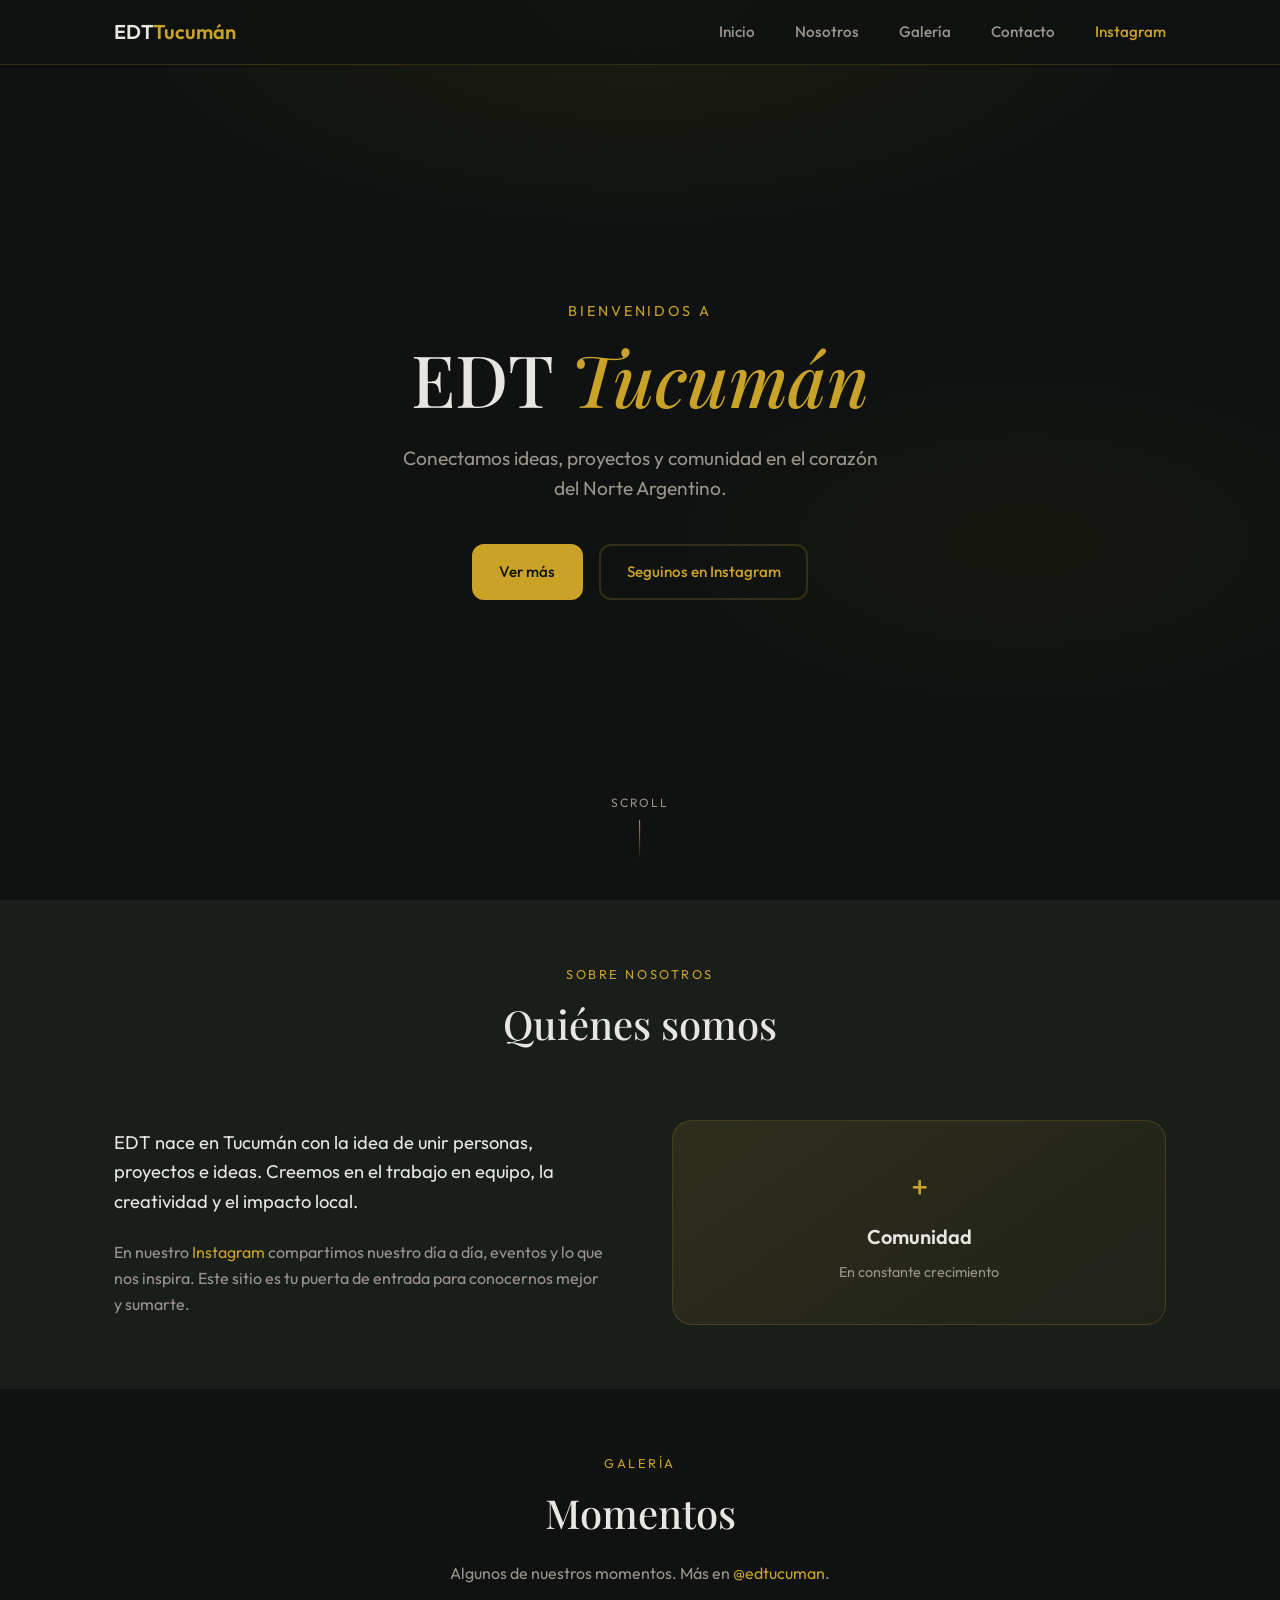
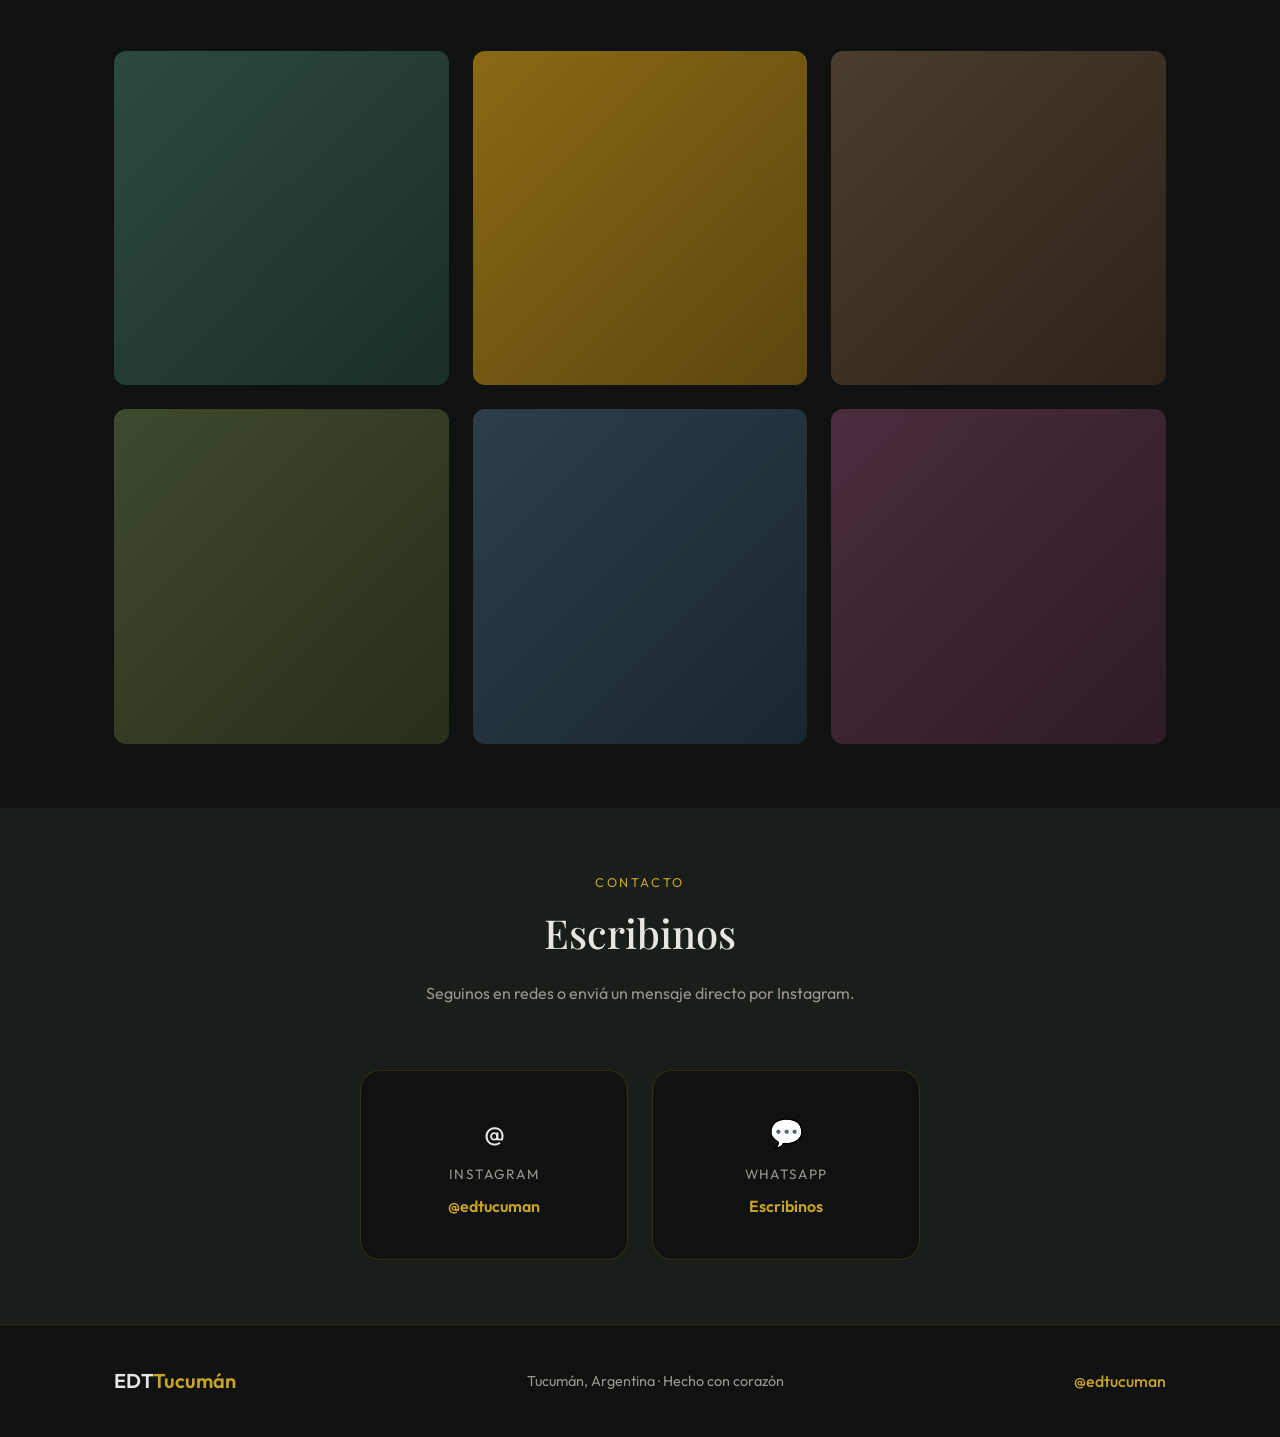
==== index.html @ bc43bc42 "Initial commit: sitio EDT Tucumán Made-with: Cursor" ====
<!DOCTYPE html>
<html lang="es">
<head>
  <meta charset="UTF-8">
  <meta name="viewport" content="width=device-width, initial-scale=1.0">
  <meta name="description" content="EDT Tucumán - Conectamos ideas y comunidad en el Norte Argentino.">
  <title>EDT Tucumán</title>
  <link rel="icon" href="favicon.svg" type="image/svg+xml">
  <!-- Open Graph / redes sociales -->
  <meta property="og:type" content="website">
  <meta property="og:title" content="EDT Tucumán">
  <meta property="og:description" content="Conectamos ideas, proyectos y comunidad en el corazón del Norte Argentino.">
  <meta property="og:url" content="https://edtucuman.netlify.app">
  <meta property="og:locale" content="es_AR">
  <meta name="twitter:card" content="summary_large_image">
  <meta name="twitter:title" content="EDT Tucumán">
  <meta name="twitter:description" content="Conectamos ideas, proyectos y comunidad en el Norte Argentino.">
  <link rel="preconnect" href="https://fonts.googleapis.com">
  <link rel="preconnect" href="https://fonts.gstatic.com" crossorigin>
  <link href="https://fonts.googleapis.com/css2?family=Outfit:wght@300;400;500;600;700&family=Playfair+Display:ital,wght@0,500;0,600;1,500&display=swap" rel="stylesheet">
  <link rel="stylesheet" href="styles.css">
</head>
<body>
  <header class="header">
    <nav class="nav">
      <a href="#" class="logo">EDT<span>Tucumán</span></a>
      <button class="nav-toggle" aria-label="Abrir menú">
        <span></span><span></span><span></span>
      </button>
      <ul class="nav-menu">
        <li><a href="#inicio">Inicio</a></li>
        <li><a href="#nosotros">Nosotros</a></li>
        <li><a href="#galeria">Galería</a></li>
        <li><a href="#contacto">Contacto</a></li>
        <li><a href="https://www.instagram.com/edtucuman/" target="_blank" rel="noopener" class="nav-instagram">Instagram</a></li>
      </ul>
    </nav>
  </header>

  <main>
    <section id="inicio" class="hero">
      <div class="hero-bg"></div>
      <div class="hero-content">
        <p class="hero-tagline">Bienvenidos a</p>
        <h1 class="hero-title">EDT <span>Tucumán</span></h1>
        <p class="hero-subtitle">Conectamos ideas, proyectos y comunidad en el corazón del Norte Argentino.</p>
        <div class="hero-cta">
          <a href="#galeria" class="btn btn-primary">Ver más</a>
          <a href="https://www.instagram.com/edtucuman/" target="_blank" rel="noopener" class="btn btn-outline">Seguinos en Instagram</a>
        </div>
      </div>
      <div class="hero-scroll">
        <span>Scroll</span>
        <div class="scroll-line"></div>
      </div>
    </section>

    <section id="nosotros" class="section about">
      <div class="container">
        <div class="section-header">
          <span class="section-label">Sobre nosotros</span>
          <h2 class="section-title">Quiénes somos</h2>
        </div>
        <div class="about-grid">
          <div class="about-text">
            <p class="about-lead">
              EDT nace en Tucumán con la idea de unir personas, proyectos e ideas. Creemos en el trabajo en equipo, la creatividad y el impacto local.
            </p>
            <p>
              En nuestro <a href="https://www.instagram.com/edtucuman/" target="_blank" rel="noopener">Instagram</a> compartimos nuestro día a día, eventos y lo que nos inspira. Este sitio es tu puerta de entrada para conocernos mejor y sumarte.
            </p>
          </div>
          <div class="about-visual">
            <div class="about-card">
              <span class="about-stat">+</span>
              <span class="about-stat-num">Comunidad</span>
              <p>En constante crecimiento</p>
            </div>
          </div>
        </div>
      </div>
    </section>

    <section id="galeria" class="section gallery">
      <div class="container">
        <div class="section-header">
          <span class="section-label">Galería</span>
          <h2 class="section-title">Momentos</h2>
          <p class="section-desc">Algunos de nuestros momentos. Más en <a href="https://www.instagram.com/edtucuman/" target="_blank" rel="noopener">@edtucuman</a>.</p>
        </div>
        <div class="gallery-grid" id="galleryGrid">
          <!-- Placeholders: reemplazá las imágenes por fotos de tu Instagram o enlaces directos -->
          <a href="https://www.instagram.com/edtucuman/" target="_blank" rel="noopener" class="gallery-item">
            <div class="gallery-img" style="background: linear-gradient(135deg, #2d4a3e 0%, #1a2f26 100%);"></div>
            <span class="gallery-caption">Ver en Instagram</span>
          </a>
          <a href="https://www.instagram.com/edtucuman/" target="_blank" rel="noopener" class="gallery-item">
            <div class="gallery-img" style="background: linear-gradient(135deg, #8b6914 0%, #5c4610 100%);"></div>
            <span class="gallery-caption">Ver en Instagram</span>
          </a>
          <a href="https://www.instagram.com/edtucuman/" target="_blank" rel="noopener" class="gallery-item">
            <div class="gallery-img" style="background: linear-gradient(135deg, #4a3d2d 0%, #2d231a 100%);"></div>
            <span class="gallery-caption">Ver en Instagram</span>
          </a>
          <a href="https://www.instagram.com/edtucuman/" target="_blank" rel="noopener" class="gallery-item">
            <div class="gallery-img" style="background: linear-gradient(135deg, #3e4a2d 0%, #262f1a 100%);"></div>
            <span class="gallery-caption">Ver en Instagram</span>
          </a>
          <a href="https://www.instagram.com/edtucuman/" target="_blank" rel="noopener" class="gallery-item">
            <div class="gallery-img" style="background: linear-gradient(135deg, #2d3e4a 0%, #1a262f 100%);"></div>
            <span class="gallery-caption">Ver en Instagram</span>
          </a>
          <a href="https://www.instagram.com/edtucuman/" target="_blank" rel="noopener" class="gallery-item">
            <div class="gallery-img" style="background: linear-gradient(135deg, #4a2d3e 0%, #2f1a26 100%);"></div>
            <span class="gallery-caption">Ver en Instagram</span>
          </a>
        </div>
      </div>
    </section>

    <section id="contacto" class="section contact">
      <div class="container">
        <div class="section-header">
          <span class="section-label">Contacto</span>
          <h2 class="section-title">Escribinos</h2>
          <p class="section-desc">Seguinos en redes o enviá un mensaje directo por Instagram.</p>
        </div>
        <div class="contact-links">
          <a href="https://www.instagram.com/edtucuman/" target="_blank" rel="noopener" class="contact-card">
            <span class="contact-icon" aria-hidden="true">@</span>
            <span class="contact-label">Instagram</span>
            <span class="contact-handle">@edtucuman</span>
          </a>
          <a href="https://wa.me/5493810000000?text=Hola%20EDT%20Tucumán" target="_blank" rel="noopener" class="contact-card">
            <span class="contact-icon" aria-hidden="true">💬</span>
            <span class="contact-label">WhatsApp</span>
            <span class="contact-handle">Escribinos</span>
          </a>
        </div>
      </div>
    </section>
  </main>

  <footer class="footer">
    <div class="container">
      <div class="footer-inner">
        <a href="#" class="logo">EDT<span>Tucumán</span></a>
        <p class="footer-credit">Tucumán, Argentina · Hecho con corazón</p>
        <a href="https://www.instagram.com/edtucuman/" target="_blank" rel="noopener" class="footer-instagram">@edtucuman</a>
      </div>
    </div>
  </footer>

  <script src="main.js"></script>
</body>
</html>
---- styles.css ----
/* ---- Variables ---- */
:root {
  --color-bg: #0f1210;
  --color-surface: #1a1e1b;
  --color-text: #e8e6e3;
  --color-text-muted: #9a958c;
  --color-accent: #c9a227;
  --color-accent-dim: #8b6914;
  --color-border: rgba(201, 162, 39, 0.2);
  --font-sans: 'Outfit', system-ui, sans-serif;
  --font-display: 'Playfair Display', Georgia, serif;
  --space-xs: 0.5rem;
  --space-sm: 1rem;
  --space-md: 1.5rem;
  --space-lg: 2.5rem;
  --space-xl: 4rem;
  --radius: 12px;
  --radius-lg: 20px;
  --transition: 0.25s ease;
}

/* ---- Reset & base ---- */
*, *::before, *::after { box-sizing: border-box; }
html { scroll-behavior: smooth; }
body {
  margin: 0;
  font-family: var(--font-sans);
  font-size: 1rem;
  line-height: 1.6;
  color: var(--color-text);
  background: var(--color-bg);
  overflow-x: hidden;
}

a { color: var(--color-accent); text-decoration: none; }
a:hover { text-decoration: underline; }

img { max-width: 100%; height: auto; display: block; }

.container {
  width: 100%;
  max-width: 1100px;
  margin: 0 auto;
  padding: 0 var(--space-md);
}

/* ---- Header ---- */
.header {
  position: fixed;
  top: 0;
  left: 0;
  right: 0;
  z-index: 100;
  padding: var(--space-sm) 0;
  background: rgba(15, 18, 16, 0.85);
  backdrop-filter: blur(12px);
  border-bottom: 1px solid var(--color-border);
  transition: var(--transition);
}
.header.is-scrolled { padding: var(--space-xs) 0; }

.nav {
  display: flex;
  align-items: center;
  justify-content: space-between;
  max-width: 1100px;
  margin: 0 auto;
  padding: 0 var(--space-md);
}

.logo {
  font-weight: 600;
  font-size: 1.25rem;
  color: var(--color-text);
  text-decoration: none;
}
.logo span { color: var(--color-accent); }
.logo:hover { text-decoration: none; }

.nav-toggle {
  display: none;
  flex-direction: column;
  gap: 5px;
  padding: 8px;
  background: none;
  border: none;
  cursor: pointer;
  color: var(--color-text);
}
.nav-toggle span {
  width: 22px;
  height: 2px;
  background: currentColor;
  border-radius: 1px;
}

.nav-menu {
  display: flex;
  align-items: center;
  gap: var(--space-lg);
  list-style: none;
  margin: 0;
  padding: 0;
}
.nav-menu a {
  color: var(--color-text-muted);
  font-weight: 500;
  font-size: 0.95rem;
  transition: color var(--transition);
}
.nav-menu a:hover { color: var(--color-accent); text-decoration: none; }
.nav-instagram {
  color: var(--color-accent) !important;
}

/* ---- Hero ---- */
.hero {
  position: relative;
  min-height: 100vh;
  display: flex;
  align-items: center;
  justify-content: center;
  padding: var(--space-xl) var(--space-md);
  text-align: center;
}

.hero-bg {
  position: absolute;
  inset: 0;
  background:
    radial-gradient(ellipse 80% 50% at 50% 0%, rgba(201, 162, 39, 0.08) 0%, transparent 50%),
    radial-gradient(ellipse 60% 40% at 80% 60%, rgba(139, 105, 20, 0.06) 0%, transparent 45%),
    var(--color-bg);
  pointer-events: none;
}

.hero-content { position: relative; z-index: 1; }

.hero-tagline {
  font-size: 0.9rem;
  text-transform: uppercase;
  letter-spacing: 0.2em;
  color: var(--color-accent);
  margin: 0 0 var(--space-sm);
}

.hero-title {
  font-family: var(--font-display);
  font-size: clamp(2.5rem, 8vw, 4.5rem);
  font-weight: 500;
  line-height: 1.1;
  margin: 0 0 var(--space-md);
  color: var(--color-text);
}
.hero-title span { color: var(--color-accent); font-style: italic; }

.hero-subtitle {
  font-size: clamp(1rem, 2.5vw, 1.2rem);
  color: var(--color-text-muted);
  max-width: 480px;
  margin: 0 auto var(--space-lg);
}

.hero-cta {
  display: flex;
  flex-wrap: wrap;
  gap: var(--space-sm);
  justify-content: center;
}

.btn {
  display: inline-block;
  padding: 0.85rem 1.6rem;
  font-family: var(--font-sans);
  font-weight: 500;
  font-size: 0.95rem;
  border-radius: var(--radius);
  transition: var(--transition);
  cursor: pointer;
  border: 2px solid transparent;
}
.btn-primary {
  background: var(--color-accent);
  color: var(--color-bg);
  border-color: var(--color-accent);
}
.btn-primary:hover { background: #d4af2e; border-color: #d4af2e; transform: translateY(-2px); }
.btn-outline {
  background: transparent;
  color: var(--color-accent);
  border-color: var(--color-border);
}
.btn-outline:hover { border-color: var(--color-accent); background: rgba(201, 162, 39, 0.1); text-decoration: none; }

.hero-scroll {
  position: absolute;
  bottom: var(--space-lg);
  left: 50%;
  transform: translateX(-50%);
  display: flex;
  flex-direction: column;
  align-items: center;
  gap: var(--space-xs);
  color: var(--color-text-muted);
  font-size: 0.75rem;
  letter-spacing: 0.15em;
  text-transform: uppercase;
}
.scroll-line {
  width: 1px;
  height: 40px;
  background: linear-gradient(to bottom, var(--color-accent), transparent);
  border-radius: 1px;
  animation: scrollPulse 2s ease-in-out infinite;
}
@keyframes scrollPulse {
  0%, 100% { opacity: 0.4; transform: scaleY(0.6); transform-origin: top; }
  50% { opacity: 1; transform: scaleY(1); transform-origin: top; }
}

/* ---- Sections ---- */
.section {
  padding: var(--space-xl) 0;
}

.section-header {
  text-align: center;
  margin-bottom: var(--space-xl);
}
.section-label {
  display: block;
  font-size: 0.8rem;
  text-transform: uppercase;
  letter-spacing: 0.2em;
  color: var(--color-accent);
  margin-bottom: var(--space-xs);
}
.section-title {
  font-family: var(--font-display);
  font-size: clamp(1.8rem, 4vw, 2.5rem);
  font-weight: 500;
  margin: 0 0 var(--space-sm);
  color: var(--color-text);
}
.section-desc {
  color: var(--color-text-muted);
  max-width: 520px;
  margin: 0 auto;
}

/* ---- About ---- */
.about { background: var(--color-surface); }

.about-grid {
  display: grid;
  grid-template-columns: 1fr 1fr;
  gap: var(--space-xl);
  align-items: center;
}

.about-lead {
  font-size: 1.15rem;
  color: var(--color-text);
  margin: 0 0 var(--space-md);
}
.about-text p:last-child { margin: 0; color: var(--color-text-muted); }

.about-card {
  background: linear-gradient(145deg, rgba(201, 162, 39, 0.12) 0%, rgba(139, 105, 20, 0.06) 100%);
  border: 1px solid var(--color-border);
  border-radius: var(--radius-lg);
  padding: var(--space-lg);
  text-align: center;
}
.about-stat { font-size: 2rem; color: var(--color-accent); }
.about-stat-num { display: block; font-weight: 600; font-size: 1.25rem; margin: var(--space-xs) 0; }
.about-card p { margin: 0; font-size: 0.9rem; color: var(--color-text-muted); }

/* ---- Gallery ---- */
.gallery-grid {
  display: grid;
  grid-template-columns: repeat(3, 1fr);
  gap: var(--space-md);
}

.gallery-item {
  position: relative;
  aspect-ratio: 1;
  border-radius: var(--radius);
  overflow: hidden;
  text-decoration: none;
  color: inherit;
  display: block;
}
.gallery-item:hover { text-decoration: none; }

.gallery-img {
  width: 100%;
  height: 100%;
  object-fit: cover;
  transition: transform 0.4s ease;
}
.gallery-item .gallery-img { display: block; }
.gallery-item:hover .gallery-img { transform: scale(1.05); }

.gallery-caption {
  position: absolute;
  inset: 0;
  display: flex;
  align-items: center;
  justify-content: center;
  background: rgba(15, 18, 16, 0.7);
  color: var(--color-accent);
  font-weight: 500;
  opacity: 0;
  transition: opacity var(--transition);
}
.gallery-item:hover .gallery-caption { opacity: 1; }

/* ---- Contact ---- */
.contact { background: var(--color-surface); }

.contact-links {
  display: flex;
  flex-wrap: wrap;
  gap: var(--space-md);
  justify-content: center;
  max-width: 560px;
  margin: 0 auto;
}

.contact-card {
  flex: 1;
  min-width: 220px;
  display: flex;
  flex-direction: column;
  align-items: center;
  gap: var(--space-xs);
  padding: var(--space-lg);
  background: var(--color-bg);
  border: 1px solid var(--color-border);
  border-radius: var(--radius-lg);
  color: var(--color-text);
  text-decoration: none;
  transition: var(--transition);
}
.contact-card:hover {
  border-color: var(--color-accent);
  background: rgba(201, 162, 39, 0.06);
  text-decoration: none;
  transform: translateY(-4px);
}
.contact-icon { font-size: 1.75rem; }
.contact-label { font-size: 0.85rem; color: var(--color-text-muted); text-transform: uppercase; letter-spacing: 0.1em; }
.contact-handle { font-weight: 600; color: var(--color-accent); }

/* ---- Footer ---- */
.footer {
  padding: var(--space-lg) 0;
  border-top: 1px solid var(--color-border);
}

.footer-inner {
  display: flex;
  flex-wrap: wrap;
  align-items: center;
  justify-content: space-between;
  gap: var(--space-md);
}
.footer-credit { color: var(--color-text-muted); font-size: 0.9rem; margin: 0; }
.footer-instagram { color: var(--color-accent); font-weight: 500; }
.footer-instagram:hover { text-decoration: none; }

/* ---- Responsive ---- */
@media (max-width: 768px) {
  .nav-toggle { display: flex; }
  .nav-menu {
    position: fixed;
    top: 0;
    right: 0;
    width: 280px;
    height: 100vh;
    background: var(--color-surface);
    flex-direction: column;
    justify-content: center;
    gap: var(--space-md);
    padding: var(--space-lg);
    border-left: 1px solid var(--color-border);
    transform: translateX(100%);
    transition: transform var(--transition);
  }
  .nav-menu.is-open { transform: translateX(0); }
  .nav-menu a { font-size: 1.1rem; }

  .about-grid { grid-template-columns: 1fr; }
  .gallery-grid { grid-template-columns: repeat(2, 1fr); }
  .footer-inner { flex-direction: column; text-align: center; }
}

@media (max-width: 480px) {
  .hero-cta { flex-direction: column; }
  .gallery-grid { grid-template-columns: 1fr; }
}
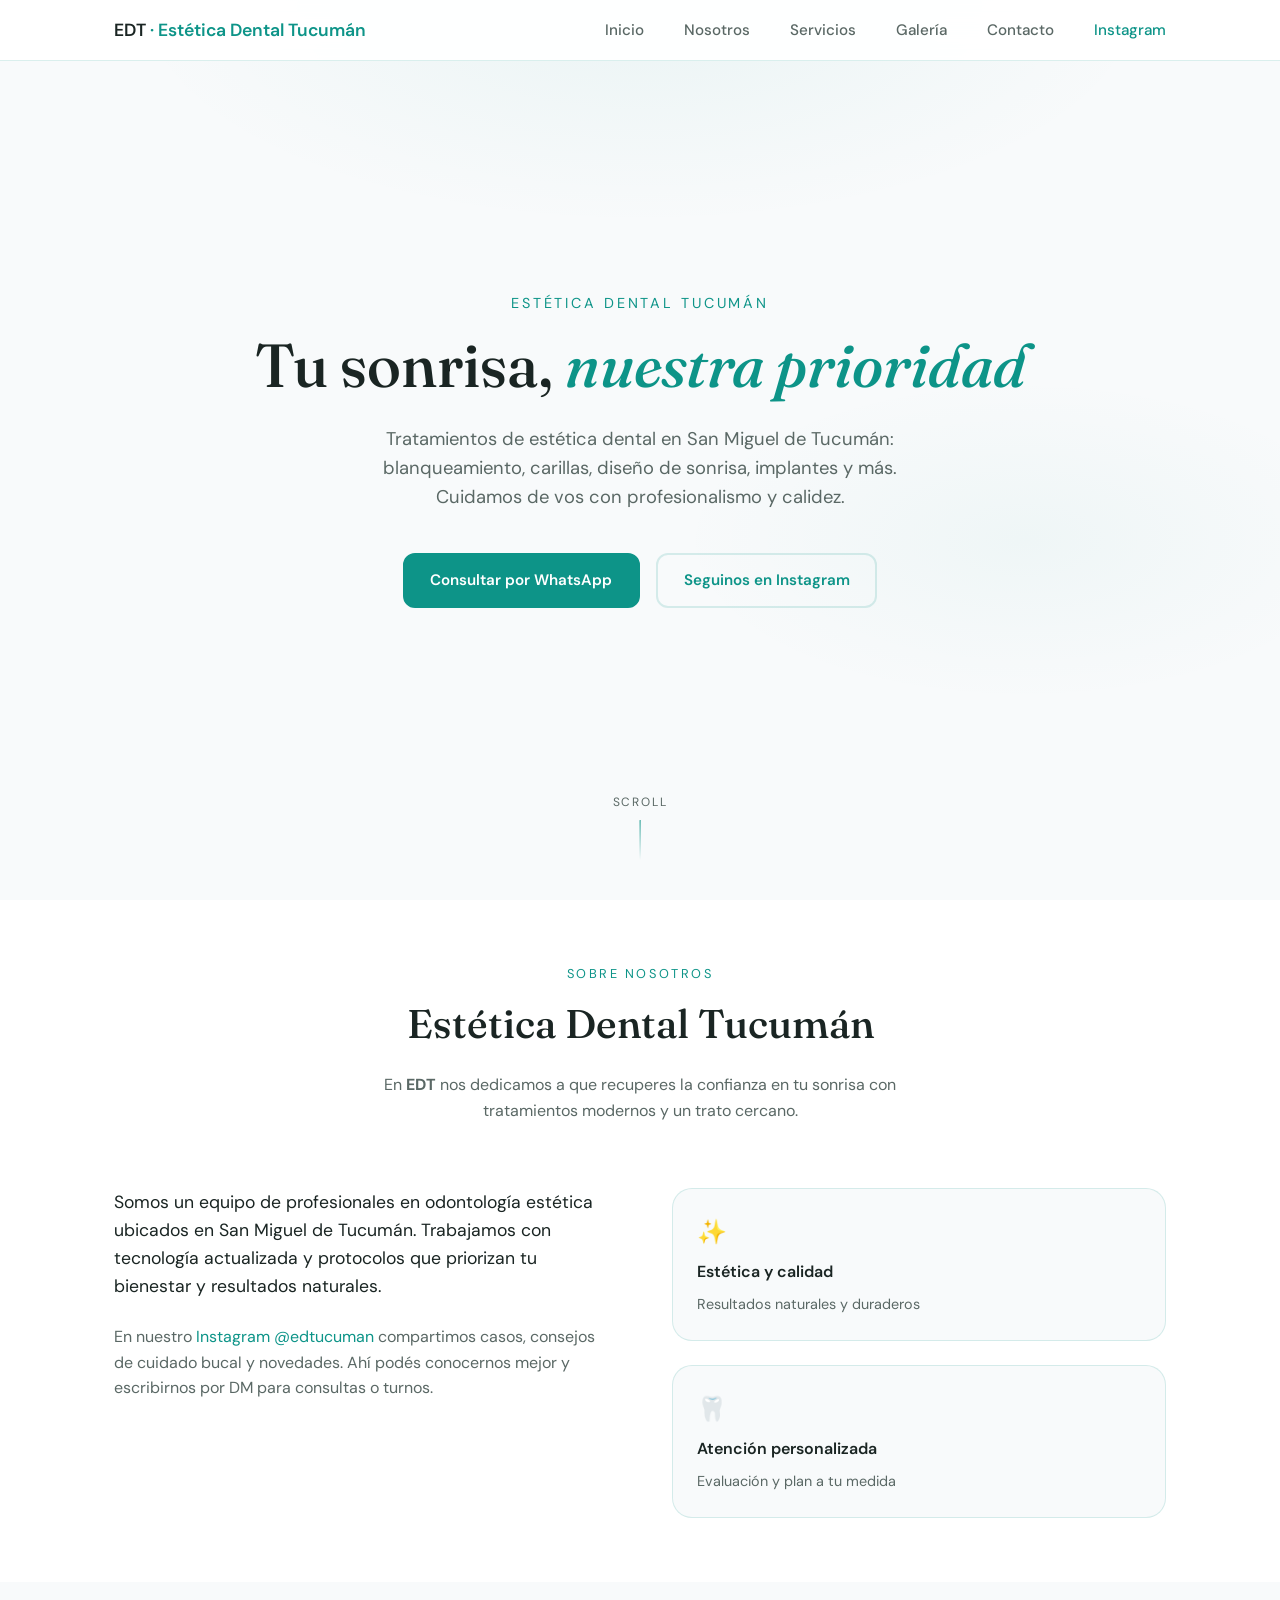
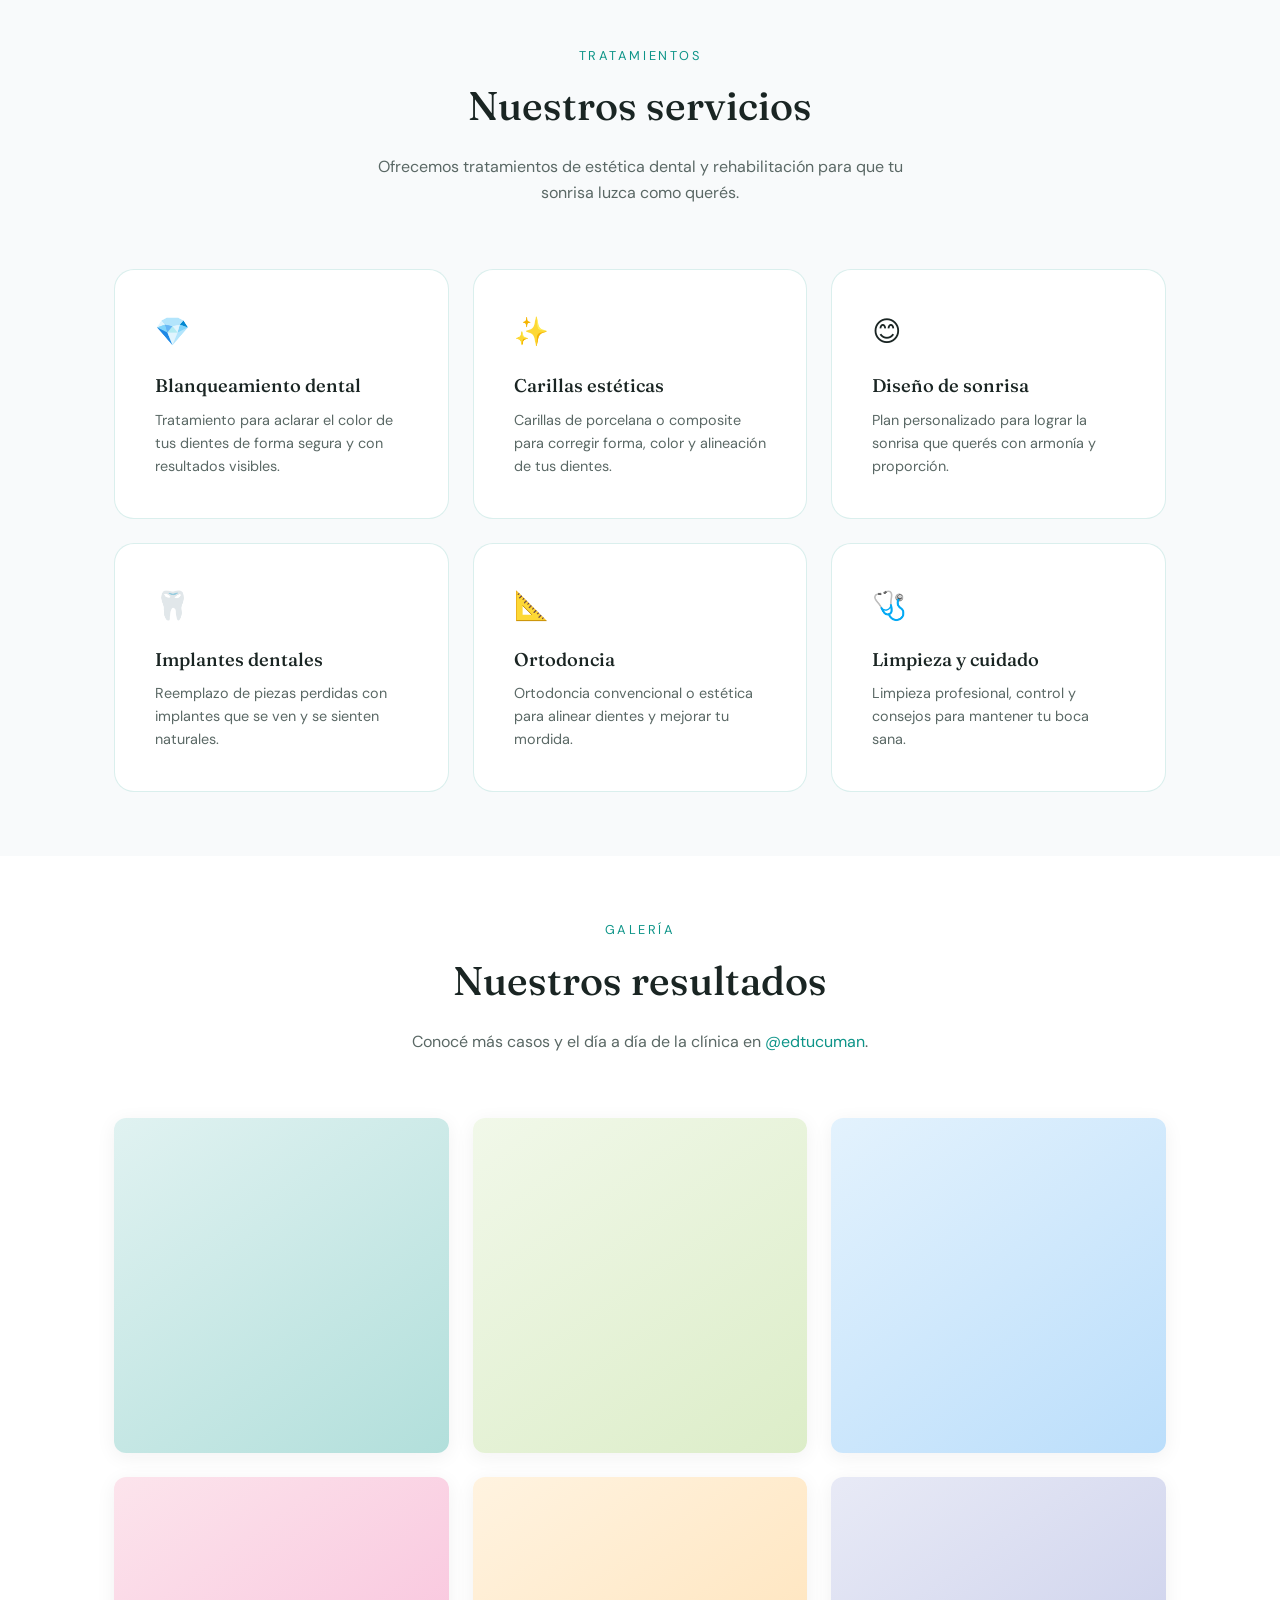
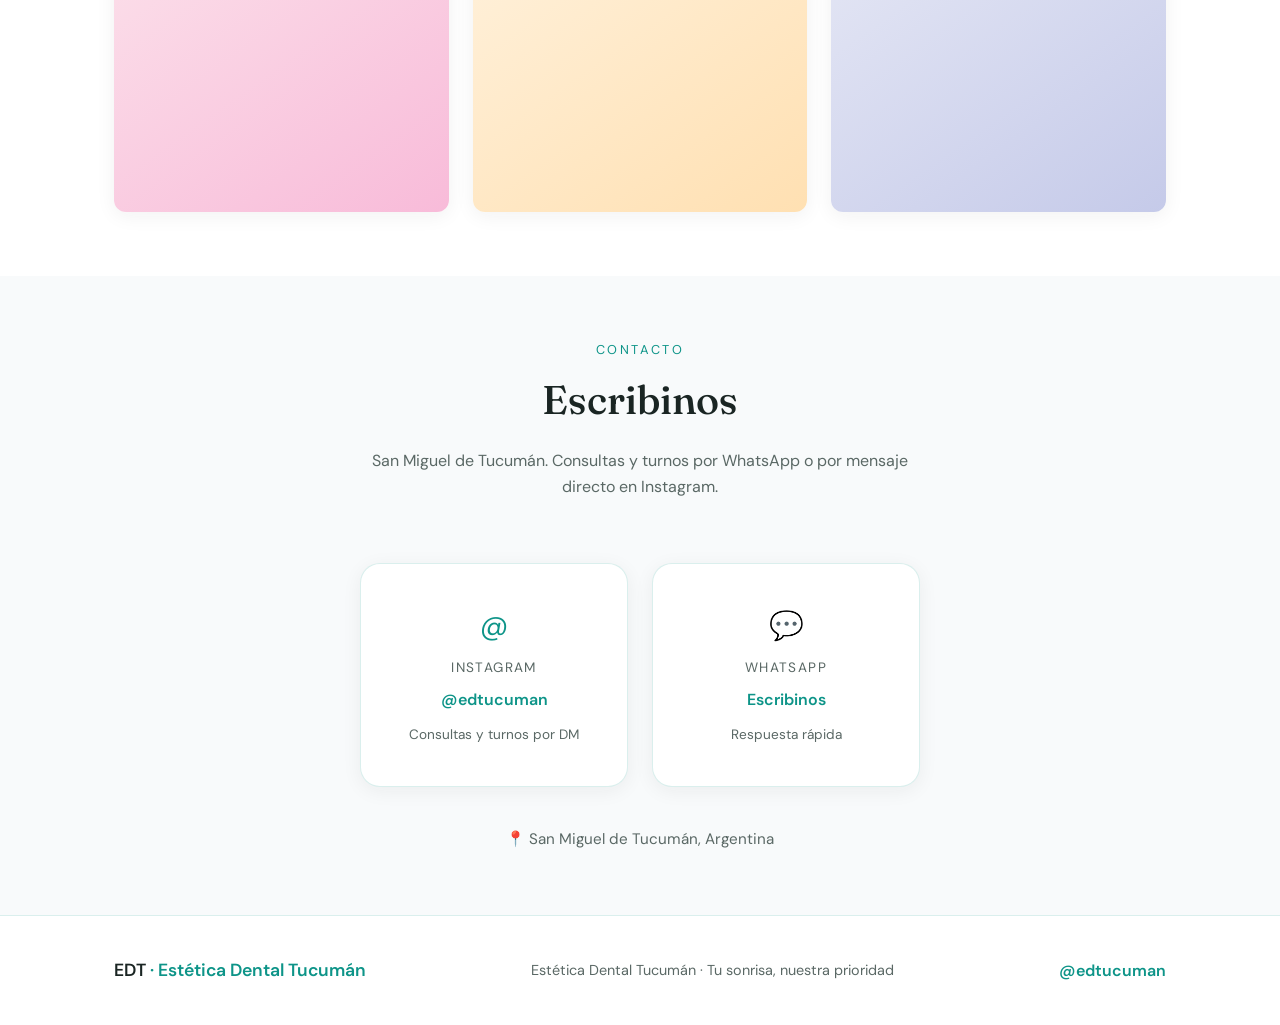
==== commit 596e7931: "Sitio Estética Dental Tucumán: contenido y estética clínica Made-with: Cursor" ====
--- a/index.html
+++ b/index.html
@@ -3,33 +3,34 @@
 <head>
   <meta charset="UTF-8">
   <meta name="viewport" content="width=device-width, initial-scale=1.0">
-  <meta name="description" content="EDT Tucumán - Conectamos ideas y comunidad en el Norte Argentino.">
-  <title>EDT Tucumán</title>
+  <meta name="description" content="Estética Dental Tucumán · Blanqueamiento, carillas, diseño de sonrisa e implantes en San Miguel de Tucumán. Consultá por WhatsApp o Instagram @edtucuman.">
+  <title>Estética Dental Tucumán | EDT · Tu sonrisa, nuestra prioridad</title>
   <link rel="icon" href="favicon.svg" type="image/svg+xml">
   <!-- Open Graph / redes sociales -->
   <meta property="og:type" content="website">
-  <meta property="og:title" content="EDT Tucumán">
-  <meta property="og:description" content="Conectamos ideas, proyectos y comunidad en el corazón del Norte Argentino.">
+  <meta property="og:title" content="Estética Dental Tucumán | EDT">
+  <meta property="og:description" content="Blanqueamiento, carillas, diseño de sonrisa e implantes en Tucumán. Tu sonrisa, nuestra prioridad.">
   <meta property="og:url" content="https://edtucuman.netlify.app">
   <meta property="og:locale" content="es_AR">
   <meta name="twitter:card" content="summary_large_image">
-  <meta name="twitter:title" content="EDT Tucumán">
-  <meta name="twitter:description" content="Conectamos ideas, proyectos y comunidad en el Norte Argentino.">
+  <meta name="twitter:title" content="Estética Dental Tucumán | EDT">
+  <meta name="twitter:description" content="Blanqueamiento, carillas, diseño de sonrisa e implantes en Tucumán.">
   <link rel="preconnect" href="https://fonts.googleapis.com">
   <link rel="preconnect" href="https://fonts.gstatic.com" crossorigin>
-  <link href="https://fonts.googleapis.com/css2?family=Outfit:wght@300;400;500;600;700&family=Playfair+Display:ital,wght@0,500;0,600;1,500&display=swap" rel="stylesheet">
+  <link href="https://fonts.googleapis.com/css2?family=DM+Sans:ital,opsz,wght@0,9..40,400;0,9..40,500;0,9..40,600;0,9..40,700&family=Fraunces:ital,opsz,wght@0,9..144,500;0,9..144,600;1,9..144,500&display=swap" rel="stylesheet">
   <link rel="stylesheet" href="styles.css">
 </head>
 <body>
   <header class="header">
     <nav class="nav">
-      <a href="#" class="logo">EDT<span>Tucumán</span></a>
+      <a href="#" class="logo">EDT<span> · Estética Dental Tucumán</span></a>
       <button class="nav-toggle" aria-label="Abrir menú">
         <span></span><span></span><span></span>
       </button>
       <ul class="nav-menu">
         <li><a href="#inicio">Inicio</a></li>
         <li><a href="#nosotros">Nosotros</a></li>
+        <li><a href="#servicios">Servicios</a></li>
         <li><a href="#galeria">Galería</a></li>
         <li><a href="#contacto">Contacto</a></li>
         <li><a href="https://www.instagram.com/edtucuman/" target="_blank" rel="noopener" class="nav-instagram">Instagram</a></li>
@@ -41,11 +42,11 @@
     <section id="inicio" class="hero">
       <div class="hero-bg"></div>
       <div class="hero-content">
-        <p class="hero-tagline">Bienvenidos a</p>
-        <h1 class="hero-title">EDT <span>Tucumán</span></h1>
-        <p class="hero-subtitle">Conectamos ideas, proyectos y comunidad en el corazón del Norte Argentino.</p>
+        <p class="hero-tagline">Estética Dental Tucumán</p>
+        <h1 class="hero-title">Tu sonrisa, <span>nuestra prioridad</span></h1>
+        <p class="hero-subtitle">Tratamientos de estética dental en San Miguel de Tucumán: blanqueamiento, carillas, diseño de sonrisa, implantes y más. Cuidamos de vos con profesionalismo y calidez.</p>
         <div class="hero-cta">
-          <a href="#galeria" class="btn btn-primary">Ver más</a>
+          <a href="https://wa.me/5493810000000?text=Hola,%20quiero%20consultar%20por%20tratamientos%20de%20estética%20dental" target="_blank" rel="noopener" class="btn btn-primary">Consultar por WhatsApp</a>
           <a href="https://www.instagram.com/edtucuman/" target="_blank" rel="noopener" class="btn btn-outline">Seguinos en Instagram</a>
         </div>
       </div>
@@ -59,59 +60,106 @@
       <div class="container">
         <div class="section-header">
           <span class="section-label">Sobre nosotros</span>
-          <h2 class="section-title">Quiénes somos</h2>
+          <h2 class="section-title">Estética Dental Tucumán</h2>
+          <p class="section-desc">En <strong>EDT</strong> nos dedicamos a que recuperes la confianza en tu sonrisa con tratamientos modernos y un trato cercano.</p>
         </div>
         <div class="about-grid">
           <div class="about-text">
             <p class="about-lead">
-              EDT nace en Tucumán con la idea de unir personas, proyectos e ideas. Creemos en el trabajo en equipo, la creatividad y el impacto local.
+              Somos un equipo de profesionales en odontología estética ubicados en San Miguel de Tucumán. Trabajamos con tecnología actualizada y protocolos que priorizan tu bienestar y resultados naturales.
             </p>
             <p>
-              En nuestro <a href="https://www.instagram.com/edtucuman/" target="_blank" rel="noopener">Instagram</a> compartimos nuestro día a día, eventos y lo que nos inspira. Este sitio es tu puerta de entrada para conocernos mejor y sumarte.
+              En nuestro <a href="https://www.instagram.com/edtucuman/" target="_blank" rel="noopener">Instagram @edtucuman</a> compartimos casos, consejos de cuidado bucal y novedades. Ahí podés conocernos mejor y escribirnos por DM para consultas o turnos.
             </p>
           </div>
-          <div class="about-visual">
+          <div class="about-features">
             <div class="about-card">
-              <span class="about-stat">+</span>
-              <span class="about-stat-num">Comunidad</span>
-              <p>En constante crecimiento</p>
+              <span class="about-card-icon" aria-hidden="true">✨</span>
+              <span class="about-card-title">Estética y calidad</span>
+              <p>Resultados naturales y duraderos</p>
+            </div>
+            <div class="about-card">
+              <span class="about-card-icon" aria-hidden="true">🦷</span>
+              <span class="about-card-title">Atención personalizada</span>
+              <p>Evaluación y plan a tu medida</p>
             </div>
           </div>
         </div>
       </div>
     </section>
 
+    <section id="servicios" class="section services">
+      <div class="container">
+        <div class="section-header">
+          <span class="section-label">Tratamientos</span>
+          <h2 class="section-title">Nuestros servicios</h2>
+          <p class="section-desc">Ofrecemos tratamientos de estética dental y rehabilitación para que tu sonrisa luzca como querés.</p>
+        </div>
+        <ul class="services-grid">
+          <li class="service-card">
+            <span class="service-icon" aria-hidden="true">💎</span>
+            <h3>Blanqueamiento dental</h3>
+            <p>Tratamiento para aclarar el color de tus dientes de forma segura y con resultados visibles.</p>
+          </li>
+          <li class="service-card">
+            <span class="service-icon" aria-hidden="true">✨</span>
+            <h3>Carillas estéticas</h3>
+            <p>Carillas de porcelana o composite para corregir forma, color y alineación de tus dientes.</p>
+          </li>
+          <li class="service-card">
+            <span class="service-icon" aria-hidden="true">😊</span>
+            <h3>Diseño de sonrisa</h3>
+            <p>Plan personalizado para lograr la sonrisa que querés con armonía y proporción.</p>
+          </li>
+          <li class="service-card">
+            <span class="service-icon" aria-hidden="true">🦷</span>
+            <h3>Implantes dentales</h3>
+            <p>Reemplazo de piezas perdidas con implantes que se ven y se sienten naturales.</p>
+          </li>
+          <li class="service-card">
+            <span class="service-icon" aria-hidden="true">📐</span>
+            <h3>Ortodoncia</h3>
+            <p>Ortodoncia convencional o estética para alinear dientes y mejorar tu mordida.</p>
+          </li>
+          <li class="service-card">
+            <span class="service-icon" aria-hidden="true">🩺</span>
+            <h3>Limpieza y cuidado</h3>
+            <p>Limpieza profesional, control y consejos para mantener tu boca sana.</p>
+          </li>
+        </ul>
+      </div>
+    </section>
+
     <section id="galeria" class="section gallery">
       <div class="container">
         <div class="section-header">
           <span class="section-label">Galería</span>
-          <h2 class="section-title">Momentos</h2>
-          <p class="section-desc">Algunos de nuestros momentos. Más en <a href="https://www.instagram.com/edtucuman/" target="_blank" rel="noopener">@edtucuman</a>.</p>
+          <h2 class="section-title">Nuestros resultados</h2>
+          <p class="section-desc">Conocé más casos y el día a día de la clínica en <a href="https://www.instagram.com/edtucuman/" target="_blank" rel="noopener">@edtucuman</a>.</p>
         </div>
         <div class="gallery-grid" id="galleryGrid">
-          <!-- Placeholders: reemplazá las imágenes por fotos de tu Instagram o enlaces directos -->
-          <a href="https://www.instagram.com/edtucuman/" target="_blank" rel="noopener" class="gallery-item">
-            <div class="gallery-img" style="background: linear-gradient(135deg, #2d4a3e 0%, #1a2f26 100%);"></div>
-            <span class="gallery-caption">Ver en Instagram</span>
-          </a>
-          <a href="https://www.instagram.com/edtucuman/" target="_blank" rel="noopener" class="gallery-item">
-            <div class="gallery-img" style="background: linear-gradient(135deg, #8b6914 0%, #5c4610 100%);"></div>
-            <span class="gallery-caption">Ver en Instagram</span>
-          </a>
-          <a href="https://www.instagram.com/edtucuman/" target="_blank" rel="noopener" class="gallery-item">
-            <div class="gallery-img" style="background: linear-gradient(135deg, #4a3d2d 0%, #2d231a 100%);"></div>
-            <span class="gallery-caption">Ver en Instagram</span>
-          </a>
-          <a href="https://www.instagram.com/edtucuman/" target="_blank" rel="noopener" class="gallery-item">
-            <div class="gallery-img" style="background: linear-gradient(135deg, #3e4a2d 0%, #262f1a 100%);"></div>
-            <span class="gallery-caption">Ver en Instagram</span>
-          </a>
-          <a href="https://www.instagram.com/edtucuman/" target="_blank" rel="noopener" class="gallery-item">
-            <div class="gallery-img" style="background: linear-gradient(135deg, #2d3e4a 0%, #1a262f 100%);"></div>
-            <span class="gallery-caption">Ver en Instagram</span>
-          </a>
-          <a href="https://www.instagram.com/edtucuman/" target="_blank" rel="noopener" class="gallery-item">
-            <div class="gallery-img" style="background: linear-gradient(135deg, #4a2d3e 0%, #2f1a26 100%);"></div>
+          <a href="https://www.instagram.com/edtucuman/" target="_blank" rel="noopener" class="gallery-item">
+            <div class="gallery-img" style="background: linear-gradient(145deg, #e0f2f1 0%, #b2dfdb 100%);"></div>
+            <span class="gallery-caption">Ver en Instagram</span>
+          </a>
+          <a href="https://www.instagram.com/edtucuman/" target="_blank" rel="noopener" class="gallery-item">
+            <div class="gallery-img" style="background: linear-gradient(145deg, #f1f8e9 0%, #dcedc8 100%);"></div>
+            <span class="gallery-caption">Ver en Instagram</span>
+          </a>
+          <a href="https://www.instagram.com/edtucuman/" target="_blank" rel="noopener" class="gallery-item">
+            <div class="gallery-img" style="background: linear-gradient(145deg, #e3f2fd 0%, #bbdefb 100%);"></div>
+            <span class="gallery-caption">Ver en Instagram</span>
+          </a>
+          <a href="https://www.instagram.com/edtucuman/" target="_blank" rel="noopener" class="gallery-item">
+            <div class="gallery-img" style="background: linear-gradient(145deg, #fce4ec 0%, #f8bbd9 100%);"></div>
+            <span class="gallery-caption">Ver en Instagram</span>
+          </a>
+          <a href="https://www.instagram.com/edtucuman/" target="_blank" rel="noopener" class="gallery-item">
+            <div class="gallery-img" style="background: linear-gradient(145deg, #fff3e0 0%, #ffe0b2 100%);"></div>
+            <span class="gallery-caption">Ver en Instagram</span>
+          </a>
+          <a href="https://www.instagram.com/edtucuman/" target="_blank" rel="noopener" class="gallery-item">
+            <div class="gallery-img" style="background: linear-gradient(145deg, #e8eaf6 0%, #c5cae9 100%);"></div>
             <span class="gallery-caption">Ver en Instagram</span>
           </a>
         </div>
@@ -123,20 +171,23 @@
         <div class="section-header">
           <span class="section-label">Contacto</span>
           <h2 class="section-title">Escribinos</h2>
-          <p class="section-desc">Seguinos en redes o enviá un mensaje directo por Instagram.</p>
+          <p class="section-desc">San Miguel de Tucumán. Consultas y turnos por WhatsApp o por mensaje directo en Instagram.</p>
         </div>
         <div class="contact-links">
           <a href="https://www.instagram.com/edtucuman/" target="_blank" rel="noopener" class="contact-card">
             <span class="contact-icon" aria-hidden="true">@</span>
             <span class="contact-label">Instagram</span>
             <span class="contact-handle">@edtucuman</span>
-          </a>
-          <a href="https://wa.me/5493810000000?text=Hola%20EDT%20Tucumán" target="_blank" rel="noopener" class="contact-card">
+            <p class="contact-note">Consultas y turnos por DM</p>
+          </a>
+          <a href="https://wa.me/5493810000000?text=Hola,%20quiero%20consultar%20por%20tratamientos%20de%20estética%20dental" target="_blank" rel="noopener" class="contact-card">
             <span class="contact-icon" aria-hidden="true">💬</span>
             <span class="contact-label">WhatsApp</span>
             <span class="contact-handle">Escribinos</span>
-          </a>
-        </div>
+            <p class="contact-note">Respuesta rápida</p>
+          </a>
+        </div>
+        <p class="contact-ubicacion">📍 San Miguel de Tucumán, Argentina</p>
       </div>
     </section>
   </main>
@@ -144,8 +195,8 @@
   <footer class="footer">
     <div class="container">
       <div class="footer-inner">
-        <a href="#" class="logo">EDT<span>Tucumán</span></a>
-        <p class="footer-credit">Tucumán, Argentina · Hecho con corazón</p>
+        <a href="#" class="logo">EDT<span> · Estética Dental Tucumán</span></a>
+        <p class="footer-credit">Estética Dental Tucumán · Tu sonrisa, nuestra prioridad</p>
         <a href="https://www.instagram.com/edtucuman/" target="_blank" rel="noopener" class="footer-instagram">@edtucuman</a>
       </div>
     </div>
--- a/styles.css
+++ b/styles.css
@@ -1,14 +1,15 @@
-/* ---- Variables ---- */
+/* ---- Variables · Estética Dental Tucumán ---- */
 :root {
-  --color-bg: #0f1210;
-  --color-surface: #1a1e1b;
-  --color-text: #e8e6e3;
-  --color-text-muted: #9a958c;
-  --color-accent: #c9a227;
-  --color-accent-dim: #8b6914;
-  --color-border: rgba(201, 162, 39, 0.2);
-  --font-sans: 'Outfit', system-ui, sans-serif;
-  --font-display: 'Playfair Display', Georgia, serif;
+  --color-bg: #f8fafb;
+  --color-surface: #ffffff;
+  --color-text: #1a2523;
+  --color-text-muted: #5a6865;
+  --color-accent: #0d9488;
+  --color-accent-hover: #0f766e;
+  --color-accent-soft: rgba(13, 148, 136, 0.08);
+  --color-border: rgba(13, 148, 136, 0.15);
+  --font-sans: 'DM Sans', system-ui, sans-serif;
+  --font-display: 'Fraunces', Georgia, serif;
   --space-xs: 0.5rem;
   --space-sm: 1rem;
   --space-md: 1.5rem;
@@ -17,6 +18,8 @@
   --radius: 12px;
   --radius-lg: 20px;
   --transition: 0.25s ease;
+  --shadow: 0 4px 20px rgba(26, 37, 35, 0.06);
+  --shadow-hover: 0 8px 30px rgba(26, 37, 35, 0.1);
 }
 
 /* ---- Reset & base ---- */
@@ -52,7 +55,7 @@
   right: 0;
   z-index: 100;
   padding: var(--space-sm) 0;
-  background: rgba(15, 18, 16, 0.85);
+  background: rgba(255, 255, 255, 0.92);
   backdrop-filter: blur(12px);
   border-bottom: 1px solid var(--color-border);
   transition: var(--transition);
@@ -70,12 +73,15 @@
 
 .logo {
   font-weight: 600;
-  font-size: 1.25rem;
+  font-size: 1.1rem;
   color: var(--color-text);
   text-decoration: none;
 }
 .logo span { color: var(--color-accent); }
 .logo:hover { text-decoration: none; }
+@media (max-width: 700px) {
+  .logo span { display: none; }
+}
 
 .nav-toggle {
   display: none;
@@ -109,9 +115,7 @@
   transition: color var(--transition);
 }
 .nav-menu a:hover { color: var(--color-accent); text-decoration: none; }
-.nav-instagram {
-  color: var(--color-accent) !important;
-}
+.nav-instagram { color: var(--color-accent) !important; }
 
 /* ---- Hero ---- */
 .hero {
@@ -128,8 +132,8 @@
   position: absolute;
   inset: 0;
   background:
-    radial-gradient(ellipse 80% 50% at 50% 0%, rgba(201, 162, 39, 0.08) 0%, transparent 50%),
-    radial-gradient(ellipse 60% 40% at 80% 60%, rgba(139, 105, 20, 0.06) 0%, transparent 45%),
+    radial-gradient(ellipse 80% 50% at 50% 0%, rgba(13, 148, 136, 0.06) 0%, transparent 50%),
+    radial-gradient(ellipse 60% 40% at 80% 60%, rgba(13, 148, 136, 0.04) 0%, transparent 45%),
     var(--color-bg);
   pointer-events: none;
 }
@@ -146,18 +150,18 @@
 
 .hero-title {
   font-family: var(--font-display);
-  font-size: clamp(2.5rem, 8vw, 4.5rem);
+  font-size: clamp(2.2rem, 7vw, 3.8rem);
   font-weight: 500;
-  line-height: 1.1;
+  line-height: 1.15;
   margin: 0 0 var(--space-md);
   color: var(--color-text);
 }
 .hero-title span { color: var(--color-accent); font-style: italic; }
 
 .hero-subtitle {
-  font-size: clamp(1rem, 2.5vw, 1.2rem);
+  font-size: clamp(1rem, 2.2vw, 1.15rem);
   color: var(--color-text-muted);
-  max-width: 480px;
+  max-width: 520px;
   margin: 0 auto var(--space-lg);
 }
 
@@ -172,7 +176,7 @@
   display: inline-block;
   padding: 0.85rem 1.6rem;
   font-family: var(--font-sans);
-  font-weight: 500;
+  font-weight: 600;
   font-size: 0.95rem;
   border-radius: var(--radius);
   transition: var(--transition);
@@ -181,16 +185,16 @@
 }
 .btn-primary {
   background: var(--color-accent);
-  color: var(--color-bg);
+  color: #fff;
   border-color: var(--color-accent);
 }
-.btn-primary:hover { background: #d4af2e; border-color: #d4af2e; transform: translateY(-2px); }
+.btn-primary:hover { background: var(--color-accent-hover); border-color: var(--color-accent-hover); transform: translateY(-2px); text-decoration: none; }
 .btn-outline {
   background: transparent;
   color: var(--color-accent);
   border-color: var(--color-border);
 }
-.btn-outline:hover { border-color: var(--color-accent); background: rgba(201, 162, 39, 0.1); text-decoration: none; }
+.btn-outline:hover { border-color: var(--color-accent); background: var(--color-accent-soft); text-decoration: none; }
 
 .hero-scroll {
   position: absolute;
@@ -244,39 +248,80 @@
 }
 .section-desc {
   color: var(--color-text-muted);
-  max-width: 520px;
+  max-width: 560px;
   margin: 0 auto;
 }
 
 /* ---- About ---- */
-.about { background: var(--color-surface); }
+.about { background: var(--color-surface); box-shadow: var(--shadow); }
 
 .about-grid {
   display: grid;
   grid-template-columns: 1fr 1fr;
   gap: var(--space-xl);
-  align-items: center;
+  align-items: start;
 }
 
 .about-lead {
-  font-size: 1.15rem;
+  font-size: 1.1rem;
   color: var(--color-text);
   margin: 0 0 var(--space-md);
 }
-.about-text p:last-child { margin: 0; color: var(--color-text-muted); }
-
+.about-text p:last-of-type { margin: 0; color: var(--color-text-muted); }
+
+.about-features {
+  display: flex;
+  flex-direction: column;
+  gap: var(--space-md);
+}
 .about-card {
-  background: linear-gradient(145deg, rgba(201, 162, 39, 0.12) 0%, rgba(139, 105, 20, 0.06) 100%);
+  background: var(--color-bg);
+  border: 1px solid var(--color-border);
+  border-radius: var(--radius-lg);
+  padding: var(--space-md);
+  transition: var(--transition);
+}
+.about-card:hover { box-shadow: var(--shadow-hover); border-color: var(--color-accent); }
+.about-card-icon { font-size: 1.5rem; display: block; margin-bottom: var(--space-xs); }
+.about-card-title { font-weight: 600; color: var(--color-text); display: block; margin-bottom: var(--space-xs); }
+.about-card p { margin: 0; font-size: 0.9rem; color: var(--color-text-muted); }
+
+/* ---- Services ---- */
+.services { background: var(--color-bg); }
+
+.services-grid {
+  display: grid;
+  grid-template-columns: repeat(3, 1fr);
+  gap: var(--space-md);
+  list-style: none;
+  margin: 0;
+  padding: 0;
+}
+
+.service-card {
+  background: var(--color-surface);
   border: 1px solid var(--color-border);
   border-radius: var(--radius-lg);
   padding: var(--space-lg);
-  text-align: center;
-}
-.about-stat { font-size: 2rem; color: var(--color-accent); }
-.about-stat-num { display: block; font-weight: 600; font-size: 1.25rem; margin: var(--space-xs) 0; }
-.about-card p { margin: 0; font-size: 0.9rem; color: var(--color-text-muted); }
+  transition: var(--transition);
+}
+.service-card:hover {
+  border-color: var(--color-accent);
+  box-shadow: var(--shadow-hover);
+}
+.service-icon { font-size: 1.75rem; display: block; margin-bottom: var(--space-sm); }
+.service-card h3 {
+  font-family: var(--font-display);
+  font-size: 1.15rem;
+  font-weight: 500;
+  margin: 0 0 var(--space-xs);
+  color: var(--color-text);
+}
+.service-card p { margin: 0; font-size: 0.9rem; color: var(--color-text-muted); }
 
 /* ---- Gallery ---- */
+.gallery { background: var(--color-surface); }
+
 .gallery-grid {
   display: grid;
   grid-template-columns: repeat(3, 1fr);
@@ -291,6 +336,7 @@
   text-decoration: none;
   color: inherit;
   display: block;
+  box-shadow: var(--shadow);
 }
 .gallery-item:hover { text-decoration: none; }
 
@@ -309,8 +355,8 @@
   display: flex;
   align-items: center;
   justify-content: center;
-  background: rgba(15, 18, 16, 0.7);
-  color: var(--color-accent);
+  background: rgba(26, 37, 35, 0.75);
+  color: #fff;
   font-weight: 500;
   opacity: 0;
   transition: opacity var(--transition);
@@ -318,7 +364,7 @@
 .gallery-item:hover .gallery-caption { opacity: 1; }
 
 /* ---- Contact ---- */
-.contact { background: var(--color-surface); }
+.contact { background: var(--color-bg); }
 
 .contact-links {
   display: flex;
@@ -337,27 +383,37 @@
   align-items: center;
   gap: var(--space-xs);
   padding: var(--space-lg);
-  background: var(--color-bg);
+  background: var(--color-surface);
   border: 1px solid var(--color-border);
   border-radius: var(--radius-lg);
   color: var(--color-text);
   text-decoration: none;
   transition: var(--transition);
+  box-shadow: var(--shadow);
 }
 .contact-card:hover {
   border-color: var(--color-accent);
-  background: rgba(201, 162, 39, 0.06);
+  background: var(--color-accent-soft);
   text-decoration: none;
   transform: translateY(-4px);
-}
-.contact-icon { font-size: 1.75rem; }
+  box-shadow: var(--shadow-hover);
+}
+.contact-icon { font-size: 1.75rem; color: var(--color-accent); }
 .contact-label { font-size: 0.85rem; color: var(--color-text-muted); text-transform: uppercase; letter-spacing: 0.1em; }
 .contact-handle { font-weight: 600; color: var(--color-accent); }
+.contact-note { margin: 0.25rem 0 0; font-size: 0.85rem; color: var(--color-text-muted); }
+.contact-ubicacion {
+  text-align: center;
+  margin: var(--space-lg) 0 0;
+  color: var(--color-text-muted);
+  font-size: 0.95rem;
+}
 
 /* ---- Footer ---- */
 .footer {
   padding: var(--space-lg) 0;
   border-top: 1px solid var(--color-border);
+  background: var(--color-surface);
 }
 
 .footer-inner {
@@ -368,7 +424,7 @@
   gap: var(--space-md);
 }
 .footer-credit { color: var(--color-text-muted); font-size: 0.9rem; margin: 0; }
-.footer-instagram { color: var(--color-accent); font-weight: 500; }
+.footer-instagram { color: var(--color-accent); font-weight: 600; }
 .footer-instagram:hover { text-decoration: none; }
 
 /* ---- Responsive ---- */
@@ -388,11 +444,13 @@
     border-left: 1px solid var(--color-border);
     transform: translateX(100%);
     transition: transform var(--transition);
+    box-shadow: -4px 0 20px rgba(0,0,0,0.08);
   }
   .nav-menu.is-open { transform: translateX(0); }
   .nav-menu a { font-size: 1.1rem; }
 
   .about-grid { grid-template-columns: 1fr; }
+  .services-grid { grid-template-columns: 1fr; }
   .gallery-grid { grid-template-columns: repeat(2, 1fr); }
   .footer-inner { flex-direction: column; text-align: center; }
 }
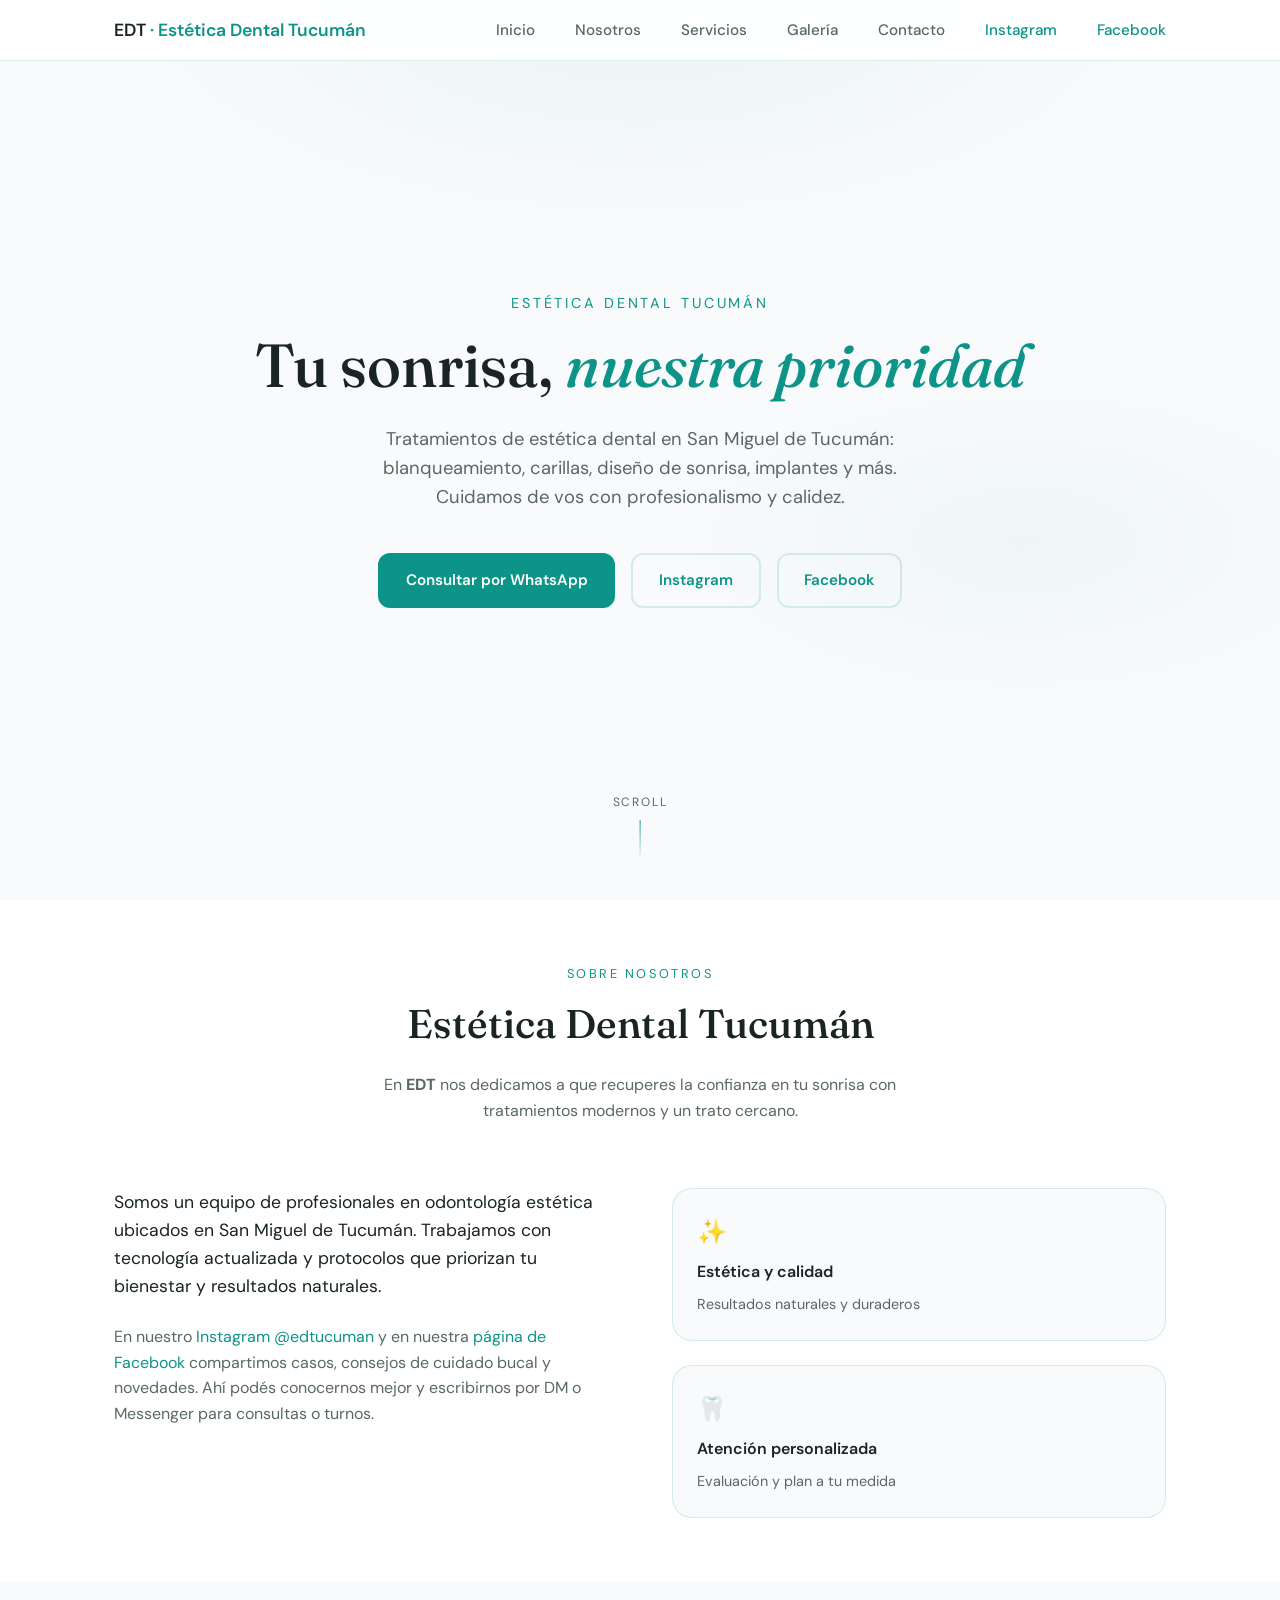
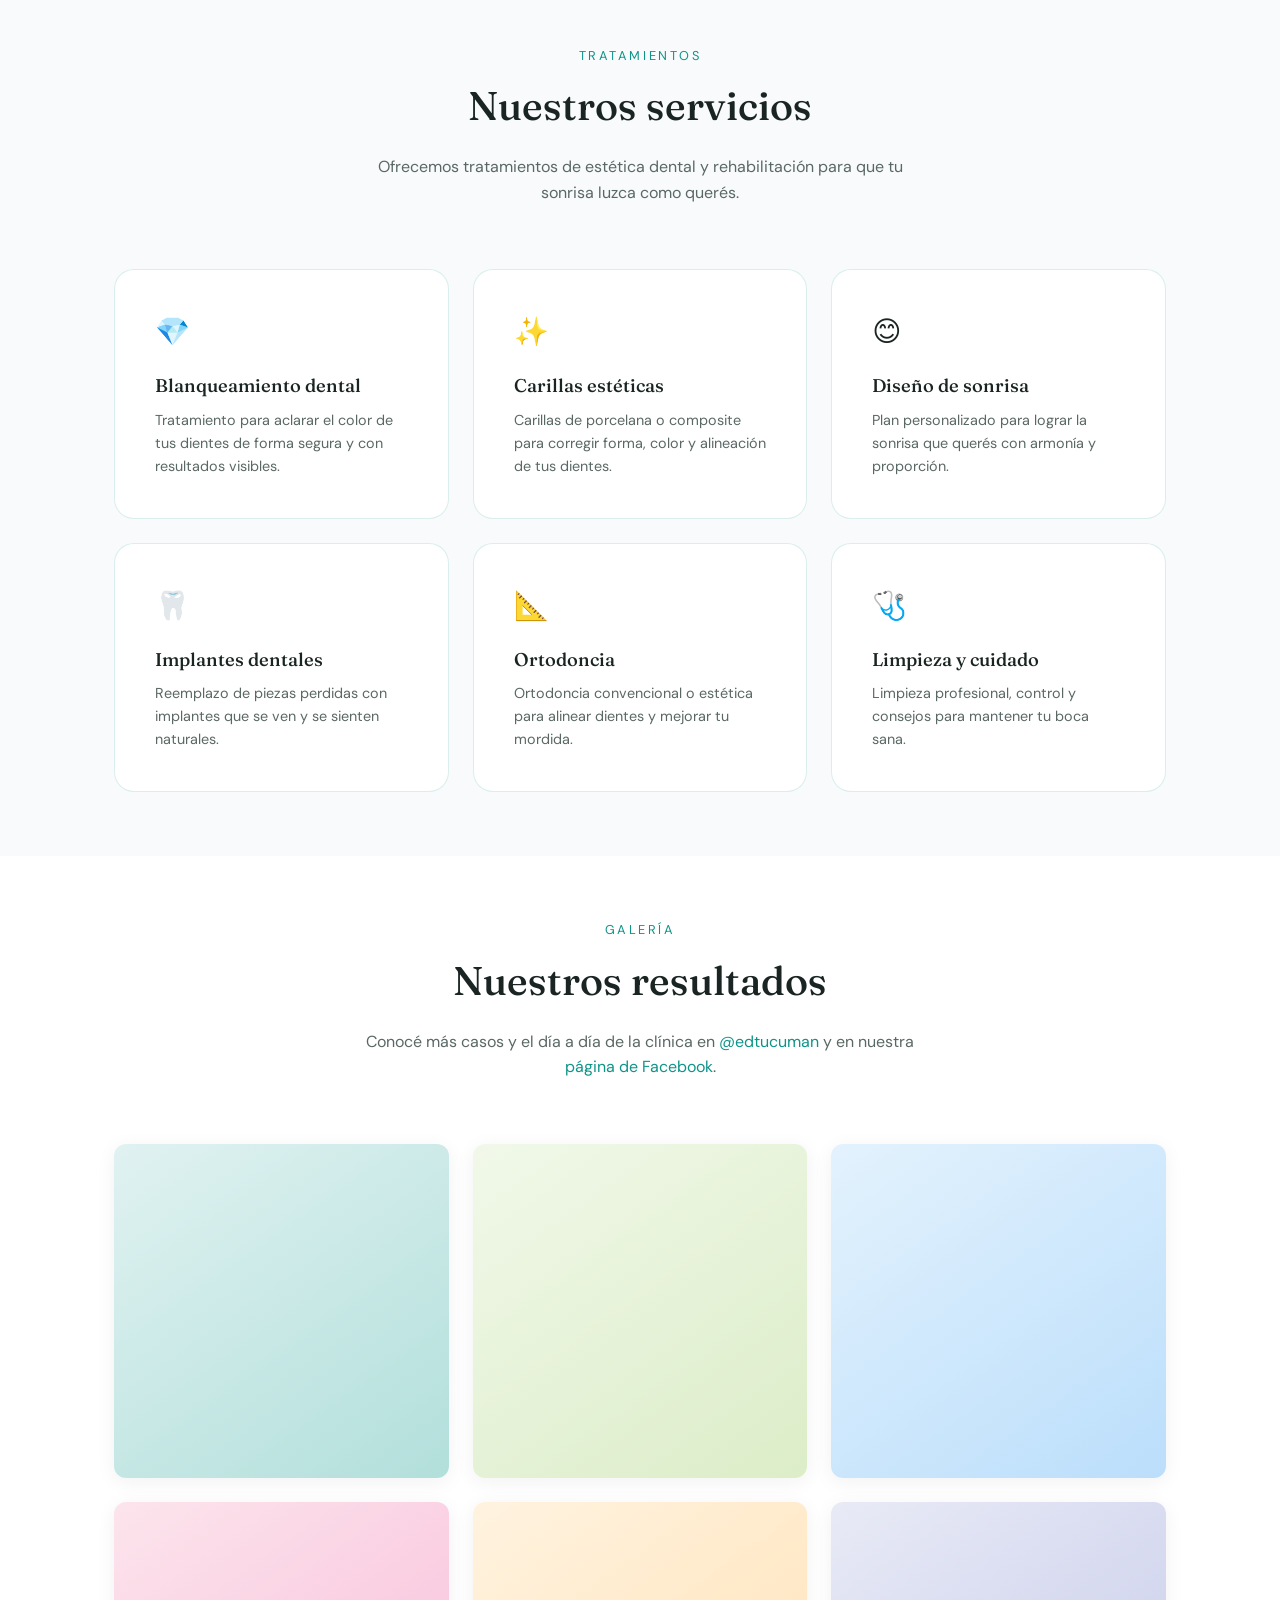
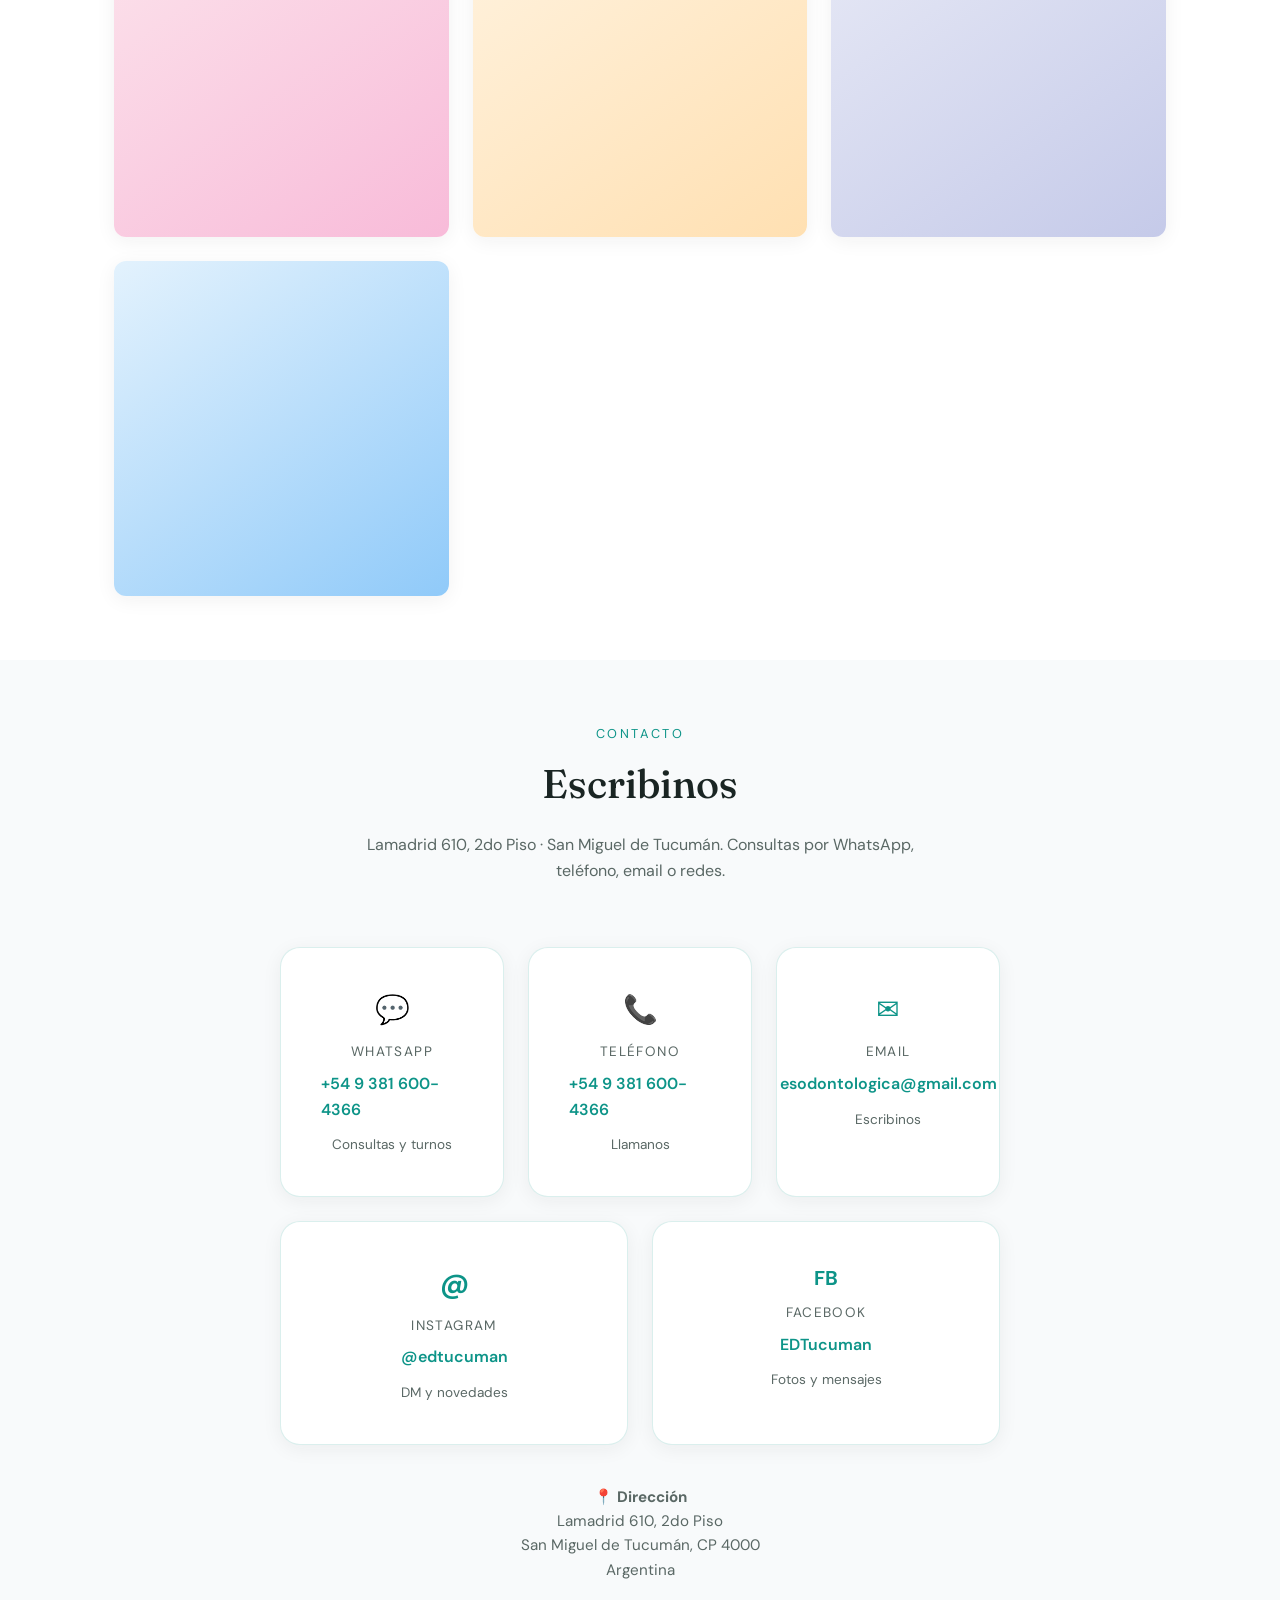
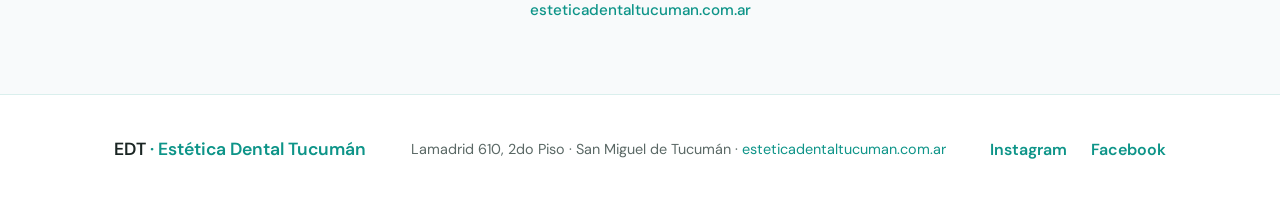
==== commit a90c0d76: "Facebook, dirección Lamadrid 610, teléfono, email y sitio web Made-with: Cursor" ====
--- a/index.html
+++ b/index.html
@@ -3,7 +3,7 @@
 <head>
   <meta charset="UTF-8">
   <meta name="viewport" content="width=device-width, initial-scale=1.0">
-  <meta name="description" content="Estética Dental Tucumán · Blanqueamiento, carillas, diseño de sonrisa e implantes en San Miguel de Tucumán. Consultá por WhatsApp o Instagram @edtucuman.">
+  <meta name="description" content="Estética Dental Tucumán · Lamadrid 610, 2do Piso, San Miguel de Tucumán. Blanqueamiento, carillas, implantes. WhatsApp +54 9 381 600-4366 · esteticadentaltucuman.com.ar">
   <title>Estética Dental Tucumán | EDT · Tu sonrisa, nuestra prioridad</title>
   <link rel="icon" href="favicon.svg" type="image/svg+xml">
   <!-- Open Graph / redes sociales -->
@@ -33,7 +33,8 @@
         <li><a href="#servicios">Servicios</a></li>
         <li><a href="#galeria">Galería</a></li>
         <li><a href="#contacto">Contacto</a></li>
-        <li><a href="https://www.instagram.com/edtucuman/" target="_blank" rel="noopener" class="nav-instagram">Instagram</a></li>
+        <li><a href="https://www.instagram.com/edtucuman/" target="_blank" rel="noopener" class="nav-social">Instagram</a></li>
+        <li><a href="https://www.facebook.com/EDTucuman" target="_blank" rel="noopener" class="nav-social">Facebook</a></li>
       </ul>
     </nav>
   </header>
@@ -46,8 +47,9 @@
         <h1 class="hero-title">Tu sonrisa, <span>nuestra prioridad</span></h1>
         <p class="hero-subtitle">Tratamientos de estética dental en San Miguel de Tucumán: blanqueamiento, carillas, diseño de sonrisa, implantes y más. Cuidamos de vos con profesionalismo y calidez.</p>
         <div class="hero-cta">
-          <a href="https://wa.me/5493810000000?text=Hola,%20quiero%20consultar%20por%20tratamientos%20de%20estética%20dental" target="_blank" rel="noopener" class="btn btn-primary">Consultar por WhatsApp</a>
-          <a href="https://www.instagram.com/edtucuman/" target="_blank" rel="noopener" class="btn btn-outline">Seguinos en Instagram</a>
+          <a href="https://wa.me/5493816004366?text=Hola,%20quiero%20consultar%20por%20tratamientos%20de%20estética%20dental" target="_blank" rel="noopener" class="btn btn-primary">Consultar por WhatsApp</a>
+          <a href="https://www.instagram.com/edtucuman/" target="_blank" rel="noopener" class="btn btn-outline">Instagram</a>
+          <a href="https://www.facebook.com/EDTucuman" target="_blank" rel="noopener" class="btn btn-outline">Facebook</a>
         </div>
       </div>
       <div class="hero-scroll">
@@ -69,7 +71,7 @@
               Somos un equipo de profesionales en odontología estética ubicados en San Miguel de Tucumán. Trabajamos con tecnología actualizada y protocolos que priorizan tu bienestar y resultados naturales.
             </p>
             <p>
-              En nuestro <a href="https://www.instagram.com/edtucuman/" target="_blank" rel="noopener">Instagram @edtucuman</a> compartimos casos, consejos de cuidado bucal y novedades. Ahí podés conocernos mejor y escribirnos por DM para consultas o turnos.
+              En nuestro <a href="https://www.instagram.com/edtucuman/" target="_blank" rel="noopener">Instagram @edtucuman</a> y en nuestra <a href="https://www.facebook.com/EDTucuman" target="_blank" rel="noopener">página de Facebook</a> compartimos casos, consejos de cuidado bucal y novedades. Ahí podés conocernos mejor y escribirnos por DM o Messenger para consultas o turnos.
             </p>
           </div>
           <div class="about-features">
@@ -135,7 +137,7 @@
         <div class="section-header">
           <span class="section-label">Galería</span>
           <h2 class="section-title">Nuestros resultados</h2>
-          <p class="section-desc">Conocé más casos y el día a día de la clínica en <a href="https://www.instagram.com/edtucuman/" target="_blank" rel="noopener">@edtucuman</a>.</p>
+          <p class="section-desc">Conocé más casos y el día a día de la clínica en <a href="https://www.instagram.com/edtucuman/" target="_blank" rel="noopener">@edtucuman</a> y en nuestra <a href="https://www.facebook.com/EDTucuman" target="_blank" rel="noopener">página de Facebook</a>.</p>
         </div>
         <div class="gallery-grid" id="galleryGrid">
           <a href="https://www.instagram.com/edtucuman/" target="_blank" rel="noopener" class="gallery-item">
@@ -161,6 +163,10 @@
           <a href="https://www.instagram.com/edtucuman/" target="_blank" rel="noopener" class="gallery-item">
             <div class="gallery-img" style="background: linear-gradient(145deg, #e8eaf6 0%, #c5cae9 100%);"></div>
             <span class="gallery-caption">Ver en Instagram</span>
+          </a>
+          <a href="https://www.facebook.com/EDTucuman" target="_blank" rel="noopener" class="gallery-item gallery-item-facebook">
+            <div class="gallery-img" style="background: linear-gradient(145deg, #e3f2fd 0%, #90caf9 100%);"></div>
+            <span class="gallery-caption">Ver más en Facebook</span>
           </a>
         </div>
       </div>
@@ -171,23 +177,44 @@
         <div class="section-header">
           <span class="section-label">Contacto</span>
           <h2 class="section-title">Escribinos</h2>
-          <p class="section-desc">San Miguel de Tucumán. Consultas y turnos por WhatsApp o por mensaje directo en Instagram.</p>
+          <p class="section-desc">Lamadrid 610, 2do Piso · San Miguel de Tucumán. Consultas por WhatsApp, teléfono, email o redes.</p>
         </div>
         <div class="contact-links">
+          <a href="https://wa.me/5493816004366?text=Hola,%20quiero%20consultar%20por%20tratamientos%20de%20estética%20dental" target="_blank" rel="noopener" class="contact-card">
+            <span class="contact-icon" aria-hidden="true">💬</span>
+            <span class="contact-label">WhatsApp</span>
+            <span class="contact-handle">+54 9 381 600-4366</span>
+            <p class="contact-note">Consultas y turnos</p>
+          </a>
+          <a href="tel:+5493816004366" class="contact-card">
+            <span class="contact-icon" aria-hidden="true">📞</span>
+            <span class="contact-label">Teléfono</span>
+            <span class="contact-handle">+54 9 381 600-4366</span>
+            <p class="contact-note">Llamanos</p>
+          </a>
+          <a href="mailto:esodontologica@gmail.com" class="contact-card">
+            <span class="contact-icon" aria-hidden="true">✉</span>
+            <span class="contact-label">Email</span>
+            <span class="contact-handle">esodontologica@gmail.com</span>
+            <p class="contact-note">Escribinos</p>
+          </a>
           <a href="https://www.instagram.com/edtucuman/" target="_blank" rel="noopener" class="contact-card">
             <span class="contact-icon" aria-hidden="true">@</span>
             <span class="contact-label">Instagram</span>
             <span class="contact-handle">@edtucuman</span>
-            <p class="contact-note">Consultas y turnos por DM</p>
-          </a>
-          <a href="https://wa.me/5493810000000?text=Hola,%20quiero%20consultar%20por%20tratamientos%20de%20estética%20dental" target="_blank" rel="noopener" class="contact-card">
-            <span class="contact-icon" aria-hidden="true">💬</span>
-            <span class="contact-label">WhatsApp</span>
-            <span class="contact-handle">Escribinos</span>
-            <p class="contact-note">Respuesta rápida</p>
-          </a>
-        </div>
-        <p class="contact-ubicacion">📍 San Miguel de Tucumán, Argentina</p>
+            <p class="contact-note">DM y novedades</p>
+          </a>
+          <a href="https://www.facebook.com/EDTucuman" target="_blank" rel="noopener" class="contact-card">
+            <span class="contact-icon contact-icon-fb" aria-hidden="true">FB</span>
+            <span class="contact-label">Facebook</span>
+            <span class="contact-handle">EDTucuman</span>
+            <p class="contact-note">Fotos y mensajes</p>
+          </a>
+        </div>
+        <div class="contact-ubicacion">
+          <p><strong>📍 Dirección</strong><br>Lamadrid 610, 2do Piso<br>San Miguel de Tucumán, CP 4000<br>Argentina</p>
+          <p><a href="https://esteticadentaltucuman.com.ar" target="_blank" rel="noopener">esteticadentaltucuman.com.ar</a></p>
+        </div>
       </div>
     </section>
   </main>
@@ -196,8 +223,11 @@
     <div class="container">
       <div class="footer-inner">
         <a href="#" class="logo">EDT<span> · Estética Dental Tucumán</span></a>
-        <p class="footer-credit">Estética Dental Tucumán · Tu sonrisa, nuestra prioridad</p>
-        <a href="https://www.instagram.com/edtucuman/" target="_blank" rel="noopener" class="footer-instagram">@edtucuman</a>
+        <p class="footer-credit">Lamadrid 610, 2do Piso · San Miguel de Tucumán · <a href="https://esteticadentaltucuman.com.ar" target="_blank" rel="noopener">esteticadentaltucuman.com.ar</a></p>
+        <div class="footer-social">
+          <a href="https://www.instagram.com/edtucuman/" target="_blank" rel="noopener">Instagram</a>
+          <a href="https://www.facebook.com/EDTucuman" target="_blank" rel="noopener">Facebook</a>
+        </div>
       </div>
     </div>
   </footer>
--- a/styles.css
+++ b/styles.css
@@ -115,7 +115,7 @@
   transition: color var(--transition);
 }
 .nav-menu a:hover { color: var(--color-accent); text-decoration: none; }
-.nav-instagram { color: var(--color-accent) !important; }
+.nav-social { color: var(--color-accent) !important; }
 
 /* ---- Hero ---- */
 .hero {
@@ -371,13 +371,13 @@
   flex-wrap: wrap;
   gap: var(--space-md);
   justify-content: center;
-  max-width: 560px;
+  max-width: 720px;
   margin: 0 auto;
 }
 
 .contact-card {
   flex: 1;
-  min-width: 220px;
+  min-width: 200px;
   display: flex;
   flex-direction: column;
   align-items: center;
@@ -398,7 +398,8 @@
   transform: translateY(-4px);
   box-shadow: var(--shadow-hover);
 }
-.contact-icon { font-size: 1.75rem; color: var(--color-accent); }
+.contact-icon { font-size: 1.75rem; color: var(--color-accent); font-weight: 700; }
+.contact-icon-fb { font-size: 1.25rem; letter-spacing: -0.02em; }
 .contact-label { font-size: 0.85rem; color: var(--color-text-muted); text-transform: uppercase; letter-spacing: 0.1em; }
 .contact-handle { font-weight: 600; color: var(--color-accent); }
 .contact-note { margin: 0.25rem 0 0; font-size: 0.85rem; color: var(--color-text-muted); }
@@ -407,7 +408,13 @@
   margin: var(--space-lg) 0 0;
   color: var(--color-text-muted);
   font-size: 0.95rem;
-}
+  max-width: 400px;
+  margin-left: auto;
+  margin-right: auto;
+}
+.contact-ubicacion p { margin: 0 0 var(--space-xs); }
+.contact-ubicacion p:last-of-type { margin-top: var(--space-sm); }
+.contact-ubicacion a { font-weight: 500; }
 
 /* ---- Footer ---- */
 .footer {
@@ -424,8 +431,12 @@
   gap: var(--space-md);
 }
 .footer-credit { color: var(--color-text-muted); font-size: 0.9rem; margin: 0; }
-.footer-instagram { color: var(--color-accent); font-weight: 600; }
-.footer-instagram:hover { text-decoration: none; }
+.footer-social {
+  display: flex;
+  gap: var(--space-md);
+}
+.footer-social a { color: var(--color-accent); font-weight: 600; }
+.footer-social a:hover { text-decoration: none; }
 
 /* ---- Responsive ---- */
 @media (max-width: 768px) {
